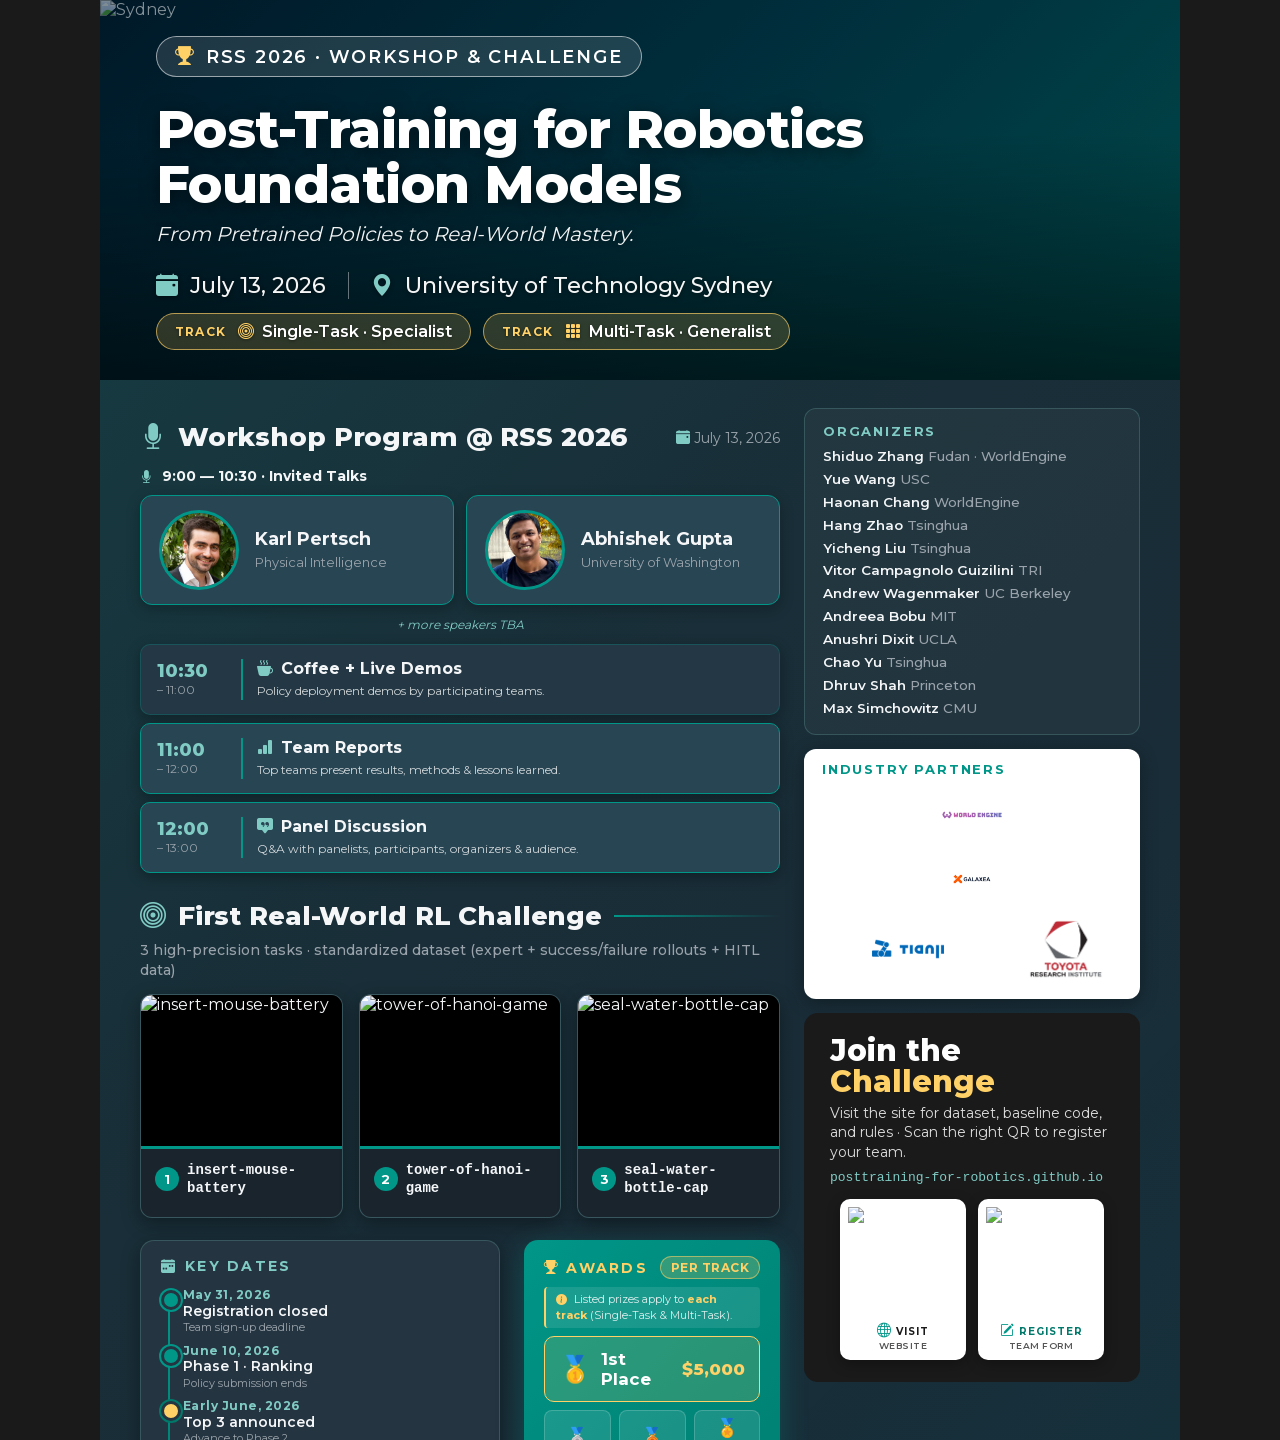
==== Poster_wide.html @ b2ce10d3 "wider version of poster" ====
<!DOCTYPE html>
<html lang="en">
<head>
<meta charset="utf-8">
<title>PR-RFM 2026 · Promo Poster · Wide</title>
<link rel="stylesheet" href="fonts/bootstrap-icons.css">
<style>
/* Local Montserrat — single woff2 mapped across all weights to avoid
   any network dependency at print/PDF time. */
@font-face {
    font-family: "Montserrat";
    font-style: normal;
    font-weight: 400;
    font-display: block;
    src: url("fonts/Montserrat-latin.woff2") format("woff2");
}
@font-face {
    font-family: "Montserrat";
    font-style: normal;
    font-weight: 500;
    font-display: block;
    src: url("fonts/Montserrat-latin.woff2") format("woff2");
}
@font-face {
    font-family: "Montserrat";
    font-style: normal;
    font-weight: 600;
    font-display: block;
    src: url("fonts/Montserrat-latin.woff2") format("woff2");
}
@font-face {
    font-family: "Montserrat";
    font-style: normal;
    font-weight: 700;
    font-display: block;
    src: url("fonts/Montserrat-latin.woff2") format("woff2");
}
@font-face {
    font-family: "Montserrat";
    font-style: normal;
    font-weight: 800;
    font-display: block;
    src: url("fonts/Montserrat-latin.woff2") format("woff2");
}
/* ============================================================
   1080×1920 social-media poster.
   Open in Chrome → DevTools → toggle device toolbar → set
   viewport to 1080×1920 → "Capture full size screenshot"
   (or print → save as PDF, then export to PNG).
   ============================================================ */

:root {
    --teal: #009688;
    --teal-deep: #00796b;
    --teal-soft: rgba(0, 150, 136, 0.14);
    --gold: #d4af37;
    --silver: #c0c0c0;
    --bronze: #cd7f32;
    --ink: #f4f6f8;
    --muted: #9aa3ab;
    --bg: #1a2a35;
    --panel: #243440;
    --panel-line: rgba(128, 203, 196, 0.22);
}

* {
    box-sizing: border-box;
    margin: 0;
    padding: 0;
    /* Force backgrounds + colors to be preserved when printing / saving as PDF */
    -webkit-print-color-adjust: exact !important;
    print-color-adjust: exact !important;
    color-adjust: exact !important;
}

html, body {
    background: #1a1a1a;
    font-family: "Montserrat", system-ui, sans-serif;
    color: var(--ink);
    -webkit-font-smoothing: antialiased;
}

.poster {
    width: 1080px;
    height: 1440px;
    margin: 0 auto;
    background-color: #1a2a35;
    background-image: linear-gradient(135deg,
        rgba(0, 150, 136, 0.18) 0%,
        rgba(0, 121, 107, 0.06) 45%,
        rgba(0, 100, 110, 0.04) 70%,
        rgba(0, 80, 90, 0.16) 100%);
    color: var(--ink);
    overflow: hidden;
    position: relative;
    display: flex;
    flex-direction: column;
}
.poster-body {
    flex: 1;
    min-height: 0;
    padding: 28px 40px 40px;
    display: grid;
    grid-template-columns: 640px 1fr;
    gap: 24px;
    align-items: start;
}
.col-main {
    display: flex;
    flex-direction: column;
    gap: 14px;
    min-width: 0;
}
.col-side {
    display: flex;
    flex-direction: column;
    gap: 14px;
    min-width: 0;
}

/* ============== HERO ============== */
.hero {
    width: 100%;
    height: 380px;
    position: relative;
    color: #fff;
    background: #001828;
    overflow: hidden;
    flex-shrink: 0;
}
.hero-photo {
    position: absolute;
    top: 0; left: 0;
    width: 100%;
    height: 100%;
    object-fit: cover;
    object-position: center 55%;
    z-index: 0;
    display: block;
}
.hero-overlay {
    position: absolute;
    top: 0; left: 0;
    width: 100%;
    height: 100%;
    background:
        linear-gradient(180deg, rgba(0,0,0,0) 35%, rgba(0,0,0,0.55) 100%),
        linear-gradient(135deg, rgba(0, 25, 40, 0.50) 0%, rgba(0, 80, 90, 0.40) 50%, rgba(0, 121, 107, 0.50) 100%);
    z-index: 1;
}
.hero-content {
    position: relative;
    z-index: 2;
    height: 100%;
    padding: 36px 56px 30px;
    display: flex;
    flex-direction: column;
    justify-content: space-between;
}

.hero-eyebrow {
    display: inline-flex;
    align-items: center;
    gap: 10px;
    padding: 8px 18px;
    border: 1.5px solid rgba(255,255,255,0.55);
    border-radius: 999px;
    font-size: 18px;
    font-weight: 600;
    letter-spacing: 0.10em;
    text-transform: uppercase;
    background: rgba(255,255,255,0.12);
    align-self: flex-start;
}
.hero-eyebrow i { color: #ffd166; font-size: 1.05em; }

.hero-title {
    font-size: 52px;
    font-weight: 800;
    line-height: 1.05;
    letter-spacing: -0.01em;
    text-shadow: 0 3px 18px rgba(0,0,0,0.55);
}

.hero-tagline {
    font-size: 20px;
    font-style: italic;
    font-weight: 400;
    color: rgba(255,255,255,0.95);
    margin-top: 10px;
    text-shadow: 0 1px 6px rgba(0,0,0,0.45);
}

.hero-bottom {
    display: flex;
    flex-direction: column;
    gap: 14px;
}
.hero-meta {
    display: flex;
    gap: 22px;
    font-size: 22px;
    color: rgba(255,255,255,0.96);
    font-weight: 500;
    flex-wrap: wrap;
    text-shadow: 0 1px 4px rgba(0,0,0,0.45);
}
.hero-meta i { color: #80cbc4; margin-right: 6px; }
.hero-meta-divider {
    width: 1px;
    background: rgba(255,255,255,0.4);
}
.hero-tracks {
    display: flex;
    gap: 12px;
    flex-wrap: wrap;
}
.track-pill {
    padding: 8px 18px;
    border-radius: 999px;
    background: rgba(255, 209, 102, 0.18);
    border: 1.5px solid rgba(255, 209, 102, 0.65);
    color: #fff;
    font-size: 16px;
    font-weight: 600;
    display: inline-flex;
    align-items: center;
    gap: 8px;
    text-shadow: 0 1px 3px rgba(0,0,0,0.45);
}
.track-pill i { color: #ffd166; }
.track-pill .label-prefix {
    font-size: 12px;
    text-transform: uppercase;
    letter-spacing: 0.10em;
    color: #ffd166;
    font-weight: 700;
    margin-right: 4px;
}

/* ============== TASKS ============== */
.tasks {
    padding: 14px 0 0;
    background: transparent;
}
.section-title {
    font-size: 26px;
    font-weight: 800;
    letter-spacing: -0.005em;
    color: var(--ink);
    margin-bottom: 18px;
    display: flex;
    align-items: center;
    gap: 12px;
    line-height: 1.2;
}
.section-title > i {
    color: #80cbc4;
    font-size: 1.0em;
}
.section-title::after {
    content: "";
    flex: 1;
    height: 2px;
    background: linear-gradient(to right, var(--teal) 0%, transparent 100%);
}
.section-title small {
    font-size: 14px;
    color: var(--muted);
    font-weight: 500;
    letter-spacing: 0;
    margin-left: 4px;
}
.section-subtitle {
    font-size: 14px;
    color: var(--muted);
    font-weight: 500;
    line-height: 1.45;
    margin-top: -10px;
    margin-bottom: 14px;
}

.task-row {
    display: grid;
    grid-template-columns: 1fr 1fr 1fr;
    gap: 16px;
}
.task-card {
    border: 1px solid var(--panel-line);
    border-radius: 12px;
    overflow: hidden;
    background: var(--panel);
    box-shadow: 0 6px 18px rgba(0, 0, 0, 0.35);
}
.task-thumb {
    width: 100%;
    aspect-ratio: 4/3;
    background: #000;
    object-fit: cover;
    display: block;
}
.task-meta {
    padding: 12px 14px 14px;
    border-top: 3px solid var(--teal);
    background: rgba(0, 0, 0, 0.30);
}
.task-meta-top {
    display: flex;
    align-items: center;
    gap: 8px;
    margin-bottom: 6px;
}
.task-num {
    display: inline-flex;
    align-items: center;
    justify-content: center;
    width: 24px;
    height: 24px;
    border-radius: 50%;
    background: var(--teal);
    color: #fff;
    font-size: 13px;
    font-weight: 700;
    flex-shrink: 0;
}
.task-name {
    font-family: ui-monospace, "SF Mono", Menlo, Consolas, monospace;
    font-size: 14px;
    font-weight: 600;
    color: var(--ink);
    line-height: 1.3;
    word-break: break-word;
}
.task-rule {
    font-size: 12px;
    color: #555;
    line-height: 1.4;
    margin-top: 2px;
}
.task-rule b { color: var(--teal); font-weight: 700; }

/* ============== AWARDS + TIMELINE (combined two-column) ============== */
.awards-timeline {
    padding: 8px 0 0;
}
.at-grid {
    display: grid;
    grid-template-columns: 360px 1fr;
    gap: 24px;
    align-items: stretch;
}

/* Vertical timeline (left col) */
.vt-card {
    background: var(--panel);
    border: 1px solid var(--panel-line);
    border-radius: 14px;
    padding: 16px 20px;
    box-shadow: 0 6px 18px rgba(0, 0, 0, 0.35);
}
.vt-title {
    font-size: 14px;
    font-weight: 700;
    letter-spacing: 0.16em;
    text-transform: uppercase;
    color: #80cbc4;
    margin-bottom: 12px;
    display: flex;
    align-items: center;
    gap: 8px;
}
.vt-title i { font-size: 1.0em; }
.vt-list {
    position: relative;
    padding-left: 22px;
}
.vt-list::before {
    content: "";
    position: absolute;
    left: 7px;
    top: 6px;
    bottom: 6px;
    width: 2px;
    background: linear-gradient(to bottom, var(--teal) 0%, var(--teal-deep) 100%);
}
.vt-event {
    position: relative;
    padding-bottom: 8px;
}
.vt-event:last-child { padding-bottom: 0; }
.vt-event::before {
    content: "";
    position: absolute;
    left: -22px;
    top: 3px;
    width: 14px;
    height: 14px;
    border-radius: 50%;
    background: var(--teal);
    border: 3px solid #243440;
    box-shadow: 0 0 0 2px var(--teal);
}
.vt-event.is-key::before { background: #ffd166; box-shadow: 0 0 0 2px var(--teal-deep); }
.vt-date {
    font-size: 12px;
    font-weight: 700;
    color: #80cbc4;
    letter-spacing: 0.04em;
    line-height: 1.3;
}
.vt-name {
    font-size: 14px;
    font-weight: 600;
    color: var(--ink);
    line-height: 1.25;
}
.vt-sub {
    font-size: 11px;
    color: var(--muted);
    line-height: 1.3;
}

/* Awards (right col) — featured 1st row + 3-up rest */
.aw-card {
    background: linear-gradient(135deg, var(--teal) 0%, var(--teal-deep) 100%);
    color: #fff;
    border-radius: 14px;
    padding: 16px 20px;
    box-shadow: 0 8px 28px rgba(0, 150, 136, 0.32);
    display: flex;
    flex-direction: column;
    gap: 8px;
}
.aw-title {
    font-size: 14px;
    font-weight: 700;
    letter-spacing: 0.16em;
    text-transform: uppercase;
    color: #ffd166;
    display: flex;
    align-items: center;
    justify-content: space-between;
}
.aw-title .pool {
    background: rgba(255, 209, 102, 0.20);
    border: 1px solid rgba(255, 209, 102, 0.55);
    color: #ffd166;
    padding: 3px 10px;
    border-radius: 999px;
    font-size: 12px;
    letter-spacing: 0.04em;
}
.aw-tier-1st {
    display: flex;
    align-items: center;
    gap: 10px;
    padding: 12px 14px;
    background: rgba(255, 209, 102, 0.16);
    border: 1.5px solid #ffd166;
    border-radius: 10px;
    font-size: 17px;
    font-weight: 700;
}
.aw-tier-1st .medal { font-size: 26px; flex-shrink: 0; }
.aw-tier-1st .rank { font-weight: 700; }
.aw-tier-1st .amount { color: #ffd166; font-weight: 800; }
.aw-tier-1st .amount { margin-left: auto; }
.aw-track-note {
    font-size: 11px;
    color: rgba(255, 255, 255, 0.85);
    background: rgba(255, 255, 255, 0.10);
    border-left: 2px solid #ffd166;
    padding: 5px 10px;
    border-radius: 4px;
    line-height: 1.4;
}
.aw-track-note i { color: #ffd166; margin-right: 4px; }
.aw-track-note b { color: #ffd166; }
.aw-tier-rest {
    display: grid;
    grid-template-columns: 1fr 1fr 1fr;
    gap: 8px;
}
.aw-tier-rest .aw-mini {
    display: flex;
    flex-direction: column;
    align-items: center;
    justify-content: center;
    padding: 8px 6px;
    background: rgba(255,255,255,0.10);
    border: 1px solid rgba(255,255,255,0.18);
    border-radius: 8px;
    text-align: center;
    line-height: 1.25;
}
.aw-mini .medal { font-size: 18px; line-height: 1; }
.aw-mini .rank { font-size: 12px; font-weight: 600; color: #fff; margin-top: 2px; opacity: 0.92; }
.aw-mini .amount { font-size: 14px; font-weight: 800; color: #ffd166; margin-top: 2px; }
.aw-extras {
    margin-top: 6px;
    font-size: 14px;
    color: rgba(255,255,255,0.96);
    line-height: 1.55;
    display: flex;
    flex-direction: column;
    gap: 5px;
    font-weight: 500;
}
.aw-extras i { color: #ffd166; margin-right: 6px; font-size: 1.05em; }
.aw-extras b { color: #ffd166; font-weight: 700; }

/* ============== WORKSHOP PROGRAM ============== */
.workshop {
    padding: 14px 0 0;
}
.ws-header {
    display: flex;
    align-items: center;
    justify-content: space-between;
    gap: 14px;
    margin-bottom: 14px;
}
.ws-title {
    font-size: 26px;
    font-weight: 800;
    letter-spacing: -0.005em;
    color: var(--ink);
    display: flex;
    align-items: center;
    gap: 12px;
    line-height: 1.2;
}
.ws-title i { color: #80cbc4; font-size: 1.0em; }
.ws-meta {
    font-size: 14px;
    color: var(--muted);
    display: flex;
    gap: 14px;
}
.ws-meta i { color: #80cbc4; margin-right: 4px; }

.ws-program {
    display: grid;
    grid-template-columns: 1fr 1fr;
    gap: 12px;
}
.ws-item {
    display: flex;
    align-items: stretch;
    gap: 14px;
    padding: 14px 16px;
    background: #233844;
    border: 1px solid rgba(0, 150, 136, 0.30);
    border-radius: 10px;
    box-shadow: 0 4px 14px rgba(0, 0, 0, 0.30);
}
.ws-item.is-key {
    background: #284553;
    border-color: var(--teal);
}
.ws-time {
    flex-shrink: 0;
    width: 86px;
    text-align: left;
    border-right: 2px solid var(--teal);
    padding-right: 12px;
    display: flex;
    flex-direction: column;
    justify-content: center;
}
.ws-time .from {
    font-size: 18px;
    font-weight: 800;
    color: #80cbc4;
    line-height: 1;
}
.ws-time .to {
    font-size: 12px;
    color: var(--muted);
    margin-top: 2px;
}
.ws-body { flex: 1; min-width: 0; }
.ws-name {
    font-size: 16px;
    font-weight: 700;
    color: var(--ink);
    line-height: 1.25;
    display: flex;
    align-items: center;
    gap: 8px;
    margin-bottom: 4px;
}
.ws-name i { color: #80cbc4; }
.ws-detail {
    font-size: 12px;
    color: rgba(255, 255, 255, 0.78);
    line-height: 1.4;
}
.ws-detail b { color: var(--ink); font-weight: 600; }
.ws-detail .speaker-pill {
    display: inline-flex;
    align-items: center;
    gap: 4px;
    background: rgba(0, 150, 136, 0.22);
    color: #80cbc4;
    padding: 2px 8px;
    border-radius: 999px;
    font-weight: 600;
    font-size: 11px;
    margin-right: 4px;
    border: 1px solid rgba(0, 150, 136, 0.35);
}

/* ============== CTA + QR ============== */
.cta {
    margin: 14px 72px 0;
    padding: 22px 28px;
    border-radius: 16px;
    background: #1a1a1a;
    color: #fff;
    display: grid;
    grid-template-columns: 1fr auto auto;
    gap: 18px;
    align-items: center;
}
.cta-text { display: flex; flex-direction: column; gap: 6px; padding-right: 4px; }
.cta-headline {
    font-size: 34px;
    font-weight: 800;
    line-height: 1.05;
}
.cta-headline .accent { color: #ffd166; }
.cta-sub {
    font-size: 14px;
    color: rgba(255,255,255,0.85);
    line-height: 1.4;
}
.cta-url {
    font-family: ui-monospace, "SF Mono", Menlo, Consolas, monospace;
    color: #80cbc4;
    font-size: 14px;
    margin-top: 2px;
}
.qr-block {
    background: #fff;
    padding: 10px;
    border-radius: 10px;
    box-shadow: 0 4px 14px rgba(0,0,0,0.30);
    display: flex;
    flex-direction: column;
    align-items: center;
    gap: 5px;
}
.qr-block img {
    width: 160px;
    height: 160px;
    display: block;
}
.qr-block .scan-icon {
    color: var(--teal);
    font-size: 14px;
}
.qr-block .scan {
    font-size: 11px;
    color: #1a1a1a;
    font-weight: 700;
    text-transform: uppercase;
    letter-spacing: 0.10em;
    text-align: center;
    line-height: 1.2;
}
.qr-block .scan small {
    display: block;
    font-size: 10px;
    color: #555;
    font-weight: 600;
    letter-spacing: 0.05em;
    margin-top: 2px;
}
.qr-block.register .scan { color: var(--teal-deep); }

/* ============== FOOTER (Organizers | Sponsors, two columns) ============== */
.partners {
    margin-top: auto;
    padding: 0;
    border: none;
    background: transparent;
    margin-top: auto;
    background: #14202a;
    border-top: 1px solid rgba(0, 150, 136, 0.25);
    display: grid;
    grid-template-columns: 1fr auto;
    gap: 28px;
    align-items: stretch;
}
.col-label {
    font-size: 13px;
    text-transform: uppercase;
    letter-spacing: 0.14em;
    font-weight: 700;
    color: #80cbc4;
    margin-bottom: 10px;
    display: flex;
    align-items: baseline;
    gap: 8px;
}
.col-label small {
    font-size: 11px;
    color: var(--muted);
    font-weight: 500;
    letter-spacing: 0.04em;
    text-transform: none;
}

/* Organizers (left) */
.organizers-block { min-width: 0; align-self: stretch; }
.organizers-grid {
    display: grid;
    grid-template-columns: 1fr 1fr;
    grid-template-rows: repeat(6, auto);
    grid-auto-flow: column;
    column-gap: 22px;
    row-gap: 6px;
    font-size: 13.5px;
    line-height: 1.45;
}
.organizers-grid .name { color: var(--ink); font-weight: 600; }
.organizers-grid .aff { color: var(--muted); font-weight: 500; margin-left: 4px; }

/* Sponsors (right) — pure white card */
.sponsors-block {
    width: 460px;
    background: #ffffff;
    border-radius: 12px;
    padding: 12px 20px 14px;
    box-shadow: 0 4px 18px rgba(0, 0, 0, 0.30);
}
.sponsors-block .col-label {
    color: #009688;
    margin-bottom: 8px;
}
.partners-logos {
    display: grid;
    grid-template-columns: 1fr 1fr;
    gap: 8px 22px;
    align-items: center;
    justify-items: center;
}
.partners-logos img {
    max-height: 72px;
    max-width: 170px;
    object-fit: contain;
}

/* ============== WIDE-LAYOUT OVERRIDES ============== */

/* Workshop: Speakers row (2 side-by-side) + 3 other items stacked */
.ws-section {
    display: flex;
    flex-direction: column;
    gap: 8px;
    margin-top: 4px;
}
.ws-col-header {
    font-size: 13px;
    font-weight: 700;
    color: #80cbc4;
    letter-spacing: 0.10em;
    text-transform: uppercase;
    margin-bottom: 2px;
    display: flex;
    align-items: center;
    gap: 8px;
}
.ws-col-header .ws-time-inline {
    color: var(--ink);
    font-weight: 700;
    font-size: 14px;
    letter-spacing: 0;
    text-transform: none;
}
.ws-speakers-row {
    display: grid;
    grid-template-columns: 1fr 1fr;
    gap: 12px;
}
.ws-tba-pill {
    font-size: 12px;
    color: #80cbc4;
    font-style: italic;
    margin-top: 4px;
    text-align: center;
}
.speaker-row {
    display: flex;
    align-items: center;
    gap: 16px;
    padding: 14px 18px;
    background: #284553;
    border: 1px solid var(--teal);
    border-radius: 12px;
    box-shadow: 0 4px 14px rgba(0, 0, 0, 0.25);
}
.speaker-row img {
    width: 80px;
    height: 80px;
    border-radius: 50%;
    object-fit: cover;
    border: 3px solid var(--teal);
    flex-shrink: 0;
}
.speaker-row .speaker-meta { display: flex; flex-direction: column; min-width: 0; }
.speaker-row .name {
    font-size: 18px;
    font-weight: 700;
    color: var(--ink);
    line-height: 1.2;
}
.speaker-row .aff {
    font-size: 13px;
    color: var(--muted);
    margin-top: 3px;
    line-height: 1.3;
}
.ws-others {
    display: flex;
    flex-direction: column;
    gap: 8px;
    margin-top: 4px;
}

/* Right sidebar column overrides */
.col-side .cta {
    margin: 0;
    padding: 22px 26px;
    border-radius: 14px;
    display: flex;
    flex-direction: column;
    gap: 14px;
}
.col-side .cta-text {
    padding-right: 0;
    text-align: left;
}
.col-side .cta-headline { font-size: 30px; }
.col-side .cta-sub { font-size: 14px; }
.col-side .cta-url { font-size: 13px; }
.col-side .qr-row {
    display: flex;
    gap: 12px;
    justify-content: center;
}
.col-side .qr-block { padding: 8px; }
.col-side .qr-block img { width: 110px; height: 110px; }
.col-side .qr-block .scan { font-size: 10px; }
.col-side .qr-block .scan small { font-size: 9px; }

/* Organizers in sidebar — 1-column list */
.col-side .organizers-block {
    background: rgba(255, 255, 255, 0.04);
    border: 1px solid var(--panel-line);
    border-radius: 12px;
    padding: 14px 18px 16px;
}
.col-side .organizers-block .col-label { margin-bottom: 8px; color: #80cbc4; }
.col-side .organizers-grid {
    display: flex !important;
    flex-direction: column;
    grid-template-columns: none !important;
    grid-template-rows: none !important;
    grid-auto-flow: row !important;
    row-gap: 4px;
    font-size: 13.5px;
    line-height: 1.4;
}

/* Sponsors in sidebar — white card filling column width */
.col-side .sponsors-block {
    width: 100%;
    padding: 12px 18px 14px;
}
.col-side .sponsors-block .col-label { margin-bottom: 8px; }
.col-side .partners-logos {
    display: flex;
    flex-direction: column;
    align-items: center;
    gap: 14px;
}
.col-side .partners-logos img {
    width: 220px;
    height: 72px;
    object-fit: contain;
    display: block;
}
.col-side .partners-logos .partners-row {
    display: flex;
    flex-direction: row;
    align-items: center;
    justify-content: center;
    gap: 18px;
    width: 100%;
}

/* ============== PRINT ============== */
@media print {
    @page {
        size: 1080px 1440px;
        margin: 0;
    }
    html, body {
        background: #fff;
        margin: 0;
        padding: 0;
        width: 1080px;
        height: 1440px;
    }
    .poster {
        width: 1080px;
        height: 1440px;
        margin: 0;
        page-break-after: avoid;
        page-break-inside: avoid;
        break-inside: avoid;
    }
}
</style>
</head>
<body>

<div class="poster">

    <!-- ====== FULL-WIDTH HERO BANNER ====== -->
    <section class="hero">
        <img class="hero-photo" src="images/poster/hero-bg.jpg" alt="Sydney">
        <div class="hero-overlay"></div>
        <div class="hero-content">
            <div class="hero-eyebrow"><i class="bi bi-trophy-fill"></i> RSS 2026 · Workshop &amp; Challenge</div>
            <div>
                <h1 class="hero-title">Post-Training for Robotics Foundation Models</h1>
                <div class="hero-tagline">From Pretrained Policies to Real-World Mastery.</div>
            </div>
            <div class="hero-bottom">
                <div class="hero-meta">
                    <span><i class="bi bi-calendar-event-fill"></i> July 13, 2026</span>
                    <div class="hero-meta-divider"></div>
                    <span><i class="bi bi-geo-alt-fill"></i> University of Technology Sydney</span>
                </div>
                <div class="hero-tracks">
                    <span class="track-pill"><span class="label-prefix">Track</span><i class="bi bi-bullseye"></i> Single-Task · Specialist</span>
                    <span class="track-pill"><span class="label-prefix">Track</span><i class="bi bi-grid-3x3-gap-fill"></i> Multi-Task · Generalist</span>
                </div>
            </div>
        </div>
    </section>

    <!-- ====== POSTER BODY (2-col) ====== -->
    <div class="poster-body">

    <!-- LEFT MAIN COLUMN -->
    <div class="col-main">

        <!-- WORKSHOP PROGRAM -->
        <section class="workshop">
            <div class="ws-header">
                <div class="ws-title"><i class="bi bi-mic-fill"></i> Workshop Program @ RSS 2026</div>
                <div class="ws-meta">
                    <span><i class="bi bi-calendar-event-fill"></i>July 13, 2026</span>
                </div>
            </div>
            <div class="ws-section">
                <div class="ws-col-header">
                    <i class="bi bi-mic-fill"></i>
                    <span class="ws-time-inline">9:00 — 10:30 · Invited Talks</span>
                </div>
                <div class="ws-speakers-row">
                    <div class="speaker-row">
                        <img src="images/karl.png" alt="Karl Pertsch">
                        <div class="speaker-meta">
                            <span class="name">Karl Pertsch</span>
                            <span class="aff">Physical Intelligence</span>
                        </div>
                    </div>
                    <div class="speaker-row">
                        <img src="images/abhgupta_sm.png" alt="Abhishek Gupta">
                        <div class="speaker-meta">
                            <span class="name">Abhishek Gupta</span>
                            <span class="aff">University of Washington</span>
                        </div>
                    </div>
                </div>
                <div class="ws-tba-pill">+ more speakers TBA</div>
                <div class="ws-others">
                    <div class="ws-item">
                        <div class="ws-time"><div class="from">10:30</div><div class="to">– 11:00</div></div>
                        <div class="ws-body">
                            <div class="ws-name"><i class="bi bi-cup-hot-fill"></i> Coffee + Live Demos</div>
                            <div class="ws-detail">Policy deployment demos by participating teams.</div>
                        </div>
                    </div>
                    <div class="ws-item is-key">
                        <div class="ws-time"><div class="from">11:00</div><div class="to">– 12:00</div></div>
                        <div class="ws-body">
                            <div class="ws-name"><i class="bi bi-bar-chart-fill"></i> Team Reports</div>
                            <div class="ws-detail">Top teams present results, methods &amp; lessons learned.</div>
                        </div>
                    </div>
                    <div class="ws-item is-key">
                        <div class="ws-time"><div class="from">12:00</div><div class="to">– 13:00</div></div>
                        <div class="ws-body">
                            <div class="ws-name"><i class="bi bi-chat-square-quote-fill"></i> Panel Discussion</div>
                            <div class="ws-detail">Q&amp;A with panelists, participants, organizers &amp; audience.</div>
                        </div>
                    </div>
                </div>
            </div>
        </section>

        <!-- TASKS -->
        <section class="tasks">
            <div class="section-title">
                <i class="bi bi-bullseye"></i> First Real-World RL Challenge
            </div>
            <div class="section-subtitle">3 high-precision tasks · standardized dataset (expert + success/failure rollouts + HITL data)</div>
            <div class="task-row">
                <div class="task-card">
                    <img class="task-thumb" src="images/poster/insert-mouse-battery.jpg" alt="insert-mouse-battery">
                    <div class="task-meta">
                        <div class="task-meta-top">
                            <span class="task-num">1</span>
                            <span class="task-name">insert-mouse-battery</span>
                        </div>
                    </div>
                </div>
                <div class="task-card">
                    <img class="task-thumb" src="images/poster/tower-of-hanoi-game.jpg" alt="tower-of-hanoi-game">
                    <div class="task-meta">
                        <div class="task-meta-top">
                            <span class="task-num">2</span>
                            <span class="task-name">tower-of-hanoi-game</span>
                        </div>
                    </div>
                </div>
                <div class="task-card">
                    <img class="task-thumb" src="images/poster/seal-water-bottle-cap.jpg" alt="seal-water-bottle-cap">
                    <div class="task-meta">
                        <div class="task-meta-top">
                            <span class="task-num">3</span>
                            <span class="task-name">seal-water-bottle-cap</span>
                        </div>
                    </div>
                </div>
            </div>
        </section>

        <!-- AWARDS + TIMELINE (combined two-column) -->
        <section class="awards-timeline">
            <div class="at-grid">
                <!-- LEFT: Vertical timeline -->
                <div class="vt-card">
                    <div class="vt-title"><i class="bi bi-calendar-week-fill"></i> Key Dates</div>
                    <div class="vt-list">
                        <div class="vt-event">
                            <div class="vt-date">May 31, 2026</div>
                            <div class="vt-name">Registration closed</div>
                            <div class="vt-sub">Team sign-up deadline</div>
                        </div>
                        <div class="vt-event">
                            <div class="vt-date">June 10, 2026</div>
                            <div class="vt-name">Phase 1 · Ranking</div>
                            <div class="vt-sub">Policy submission ends</div>
                        </div>
                        <div class="vt-event is-key">
                            <div class="vt-date">Early June, 2026</div>
                            <div class="vt-name">Top 3 announced</div>
                            <div class="vt-sub">Advance to Phase 2</div>
                        </div>
                        <div class="vt-event">
                            <div class="vt-date">Jun 10 – July 5</div>
                            <div class="vt-name">Phase 2 · Iterate</div>
                            <div class="vt-sub">Iterative rollout collection</div>
                        </div>
                        <div class="vt-event is-key">
                            <div class="vt-date">July 13, 2026</div>
                            <div class="vt-name">Workshop @ RSS</div>
                            <div class="vt-sub">Reports &amp; panel</div>
                        </div>
                    </div>
                </div>

                <!-- RIGHT: Awards (tier list only) -->
                <div class="aw-card">
                    <div class="aw-title">
                        <span><i class="bi bi-trophy-fill"></i> Awards</span>
                        <span class="pool">Per Track</span>
                    </div>
                    <div class="aw-track-note"><i class="bi bi-info-circle-fill"></i> Listed prizes apply to <b>each track</b> (Single-Task &amp; Multi-Task).</div>
                    <div class="aw-tier-1st">
                        <span class="medal">🥇</span>
                        <span class="rank">1st Place</span>
                        <span class="amount">$5,000</span>
                    </div>
                    <div class="aw-tier-rest">
                        <div class="aw-mini">
                            <span class="medal">🥈</span>
                            <span class="rank">2nd Place</span>
                            <span class="amount">$3,000</span>
                        </div>
                        <div class="aw-mini">
                            <span class="medal">🥉</span>
                            <span class="rank">3rd Place</span>
                            <span class="amount">$2,000</span>
                        </div>
                        <div class="aw-mini">
                            <span class="medal">🏅</span>
                            <span class="rank">Top 4–10</span>
                            <span class="amount">$500 each</span>
                        </div>
                    </div>
                    <div class="aw-extras">
                        <span><i class="bi bi-megaphone-fill"></i> <b>Top teams</b> invited to present at the workshop</span>
                        <span><i class="bi bi-file-earmark-text-fill"></i> Lessons compiled into a community <b>technical report</b></span>
                    </div>
                </div>
            </div>
        </section>

    </div><!-- /col-main -->

    <!-- ====== RIGHT SIDEBAR COLUMN ====== -->
    <div class="col-side">

        <!-- ORGANIZERS -->
        <div class="organizers-block">
            <div class="col-label">Organizers</div>
            <div class="organizers-grid">
                <div><span class="name">Shiduo Zhang</span><span class="aff">Fudan · WorldEngine</span></div>
                <div><span class="name">Yue Wang</span><span class="aff">USC</span></div>
                <div><span class="name">Haonan Chang</span><span class="aff">WorldEngine</span></div>
                <div><span class="name">Hang Zhao</span><span class="aff">Tsinghua</span></div>
                <div><span class="name">Yicheng Liu</span><span class="aff">Tsinghua</span></div>
                <div><span class="name">Vitor Campagnolo Guizilini</span><span class="aff">TRI</span></div>
                <div><span class="name">Andrew Wagenmaker</span><span class="aff">UC Berkeley</span></div>
                <div><span class="name">Andreea Bobu</span><span class="aff">MIT</span></div>
                <div><span class="name">Anushri Dixit</span><span class="aff">UCLA</span></div>
                <div><span class="name">Chao Yu</span><span class="aff">Tsinghua</span></div>
                <div><span class="name">Dhruv Shah</span><span class="aff">Princeton</span></div>
                <div><span class="name">Max Simchowitz</span><span class="aff">CMU</span></div>
            </div>
        </div>

        <!-- SPONSORS (vertical 4-stack) -->
        <div class="sponsors-block">
            <div class="col-label">Industry Partners</div>
            <div class="partners-logos">
                <img src="images/worldengine.png" alt="WorldEngine" style="width: 220px; height: 60px;">
                <img src="images/galaxea.png" alt="Galaxea" style="width: 220px; height: 40px;">
                <div class="partners-row">
                    <img src="images/tianji.png" alt="Tianji" style="width: 180px; height: 80px;">
                    <img src="images/tri.png" alt="TRI" style="width: 110px; height: 80px;">
                </div>
            </div>
        </div>

        <!-- CTA + QR -->
        <section class="cta">
            <div class="cta-text">
                <div class="cta-headline">Join the <span class="accent">Challenge</span></div>
                <div class="cta-sub">Visit the site for dataset, baseline code, and rules · Scan the right QR to register your team.</div>
                <div class="cta-url">posttraining-for-robotics.github.io</div>
            </div>
            <div class="qr-row">
                <div class="qr-block">
                    <img src="images/poster/qr-website.png" alt="QR · website">
                    <span class="scan"><i class="bi bi-globe scan-icon"></i> Visit<small>website</small></span>
                </div>
                <div class="qr-block register">
                    <img src="images/poster/qr-register.png" alt="QR · register">
                    <span class="scan"><i class="bi bi-pencil-square scan-icon"></i> Register<small>team form</small></span>
                </div>
            </div>
        </section>

    </div><!-- /col-side -->

    </div><!-- /poster-body -->

</div>

</body>
</html>
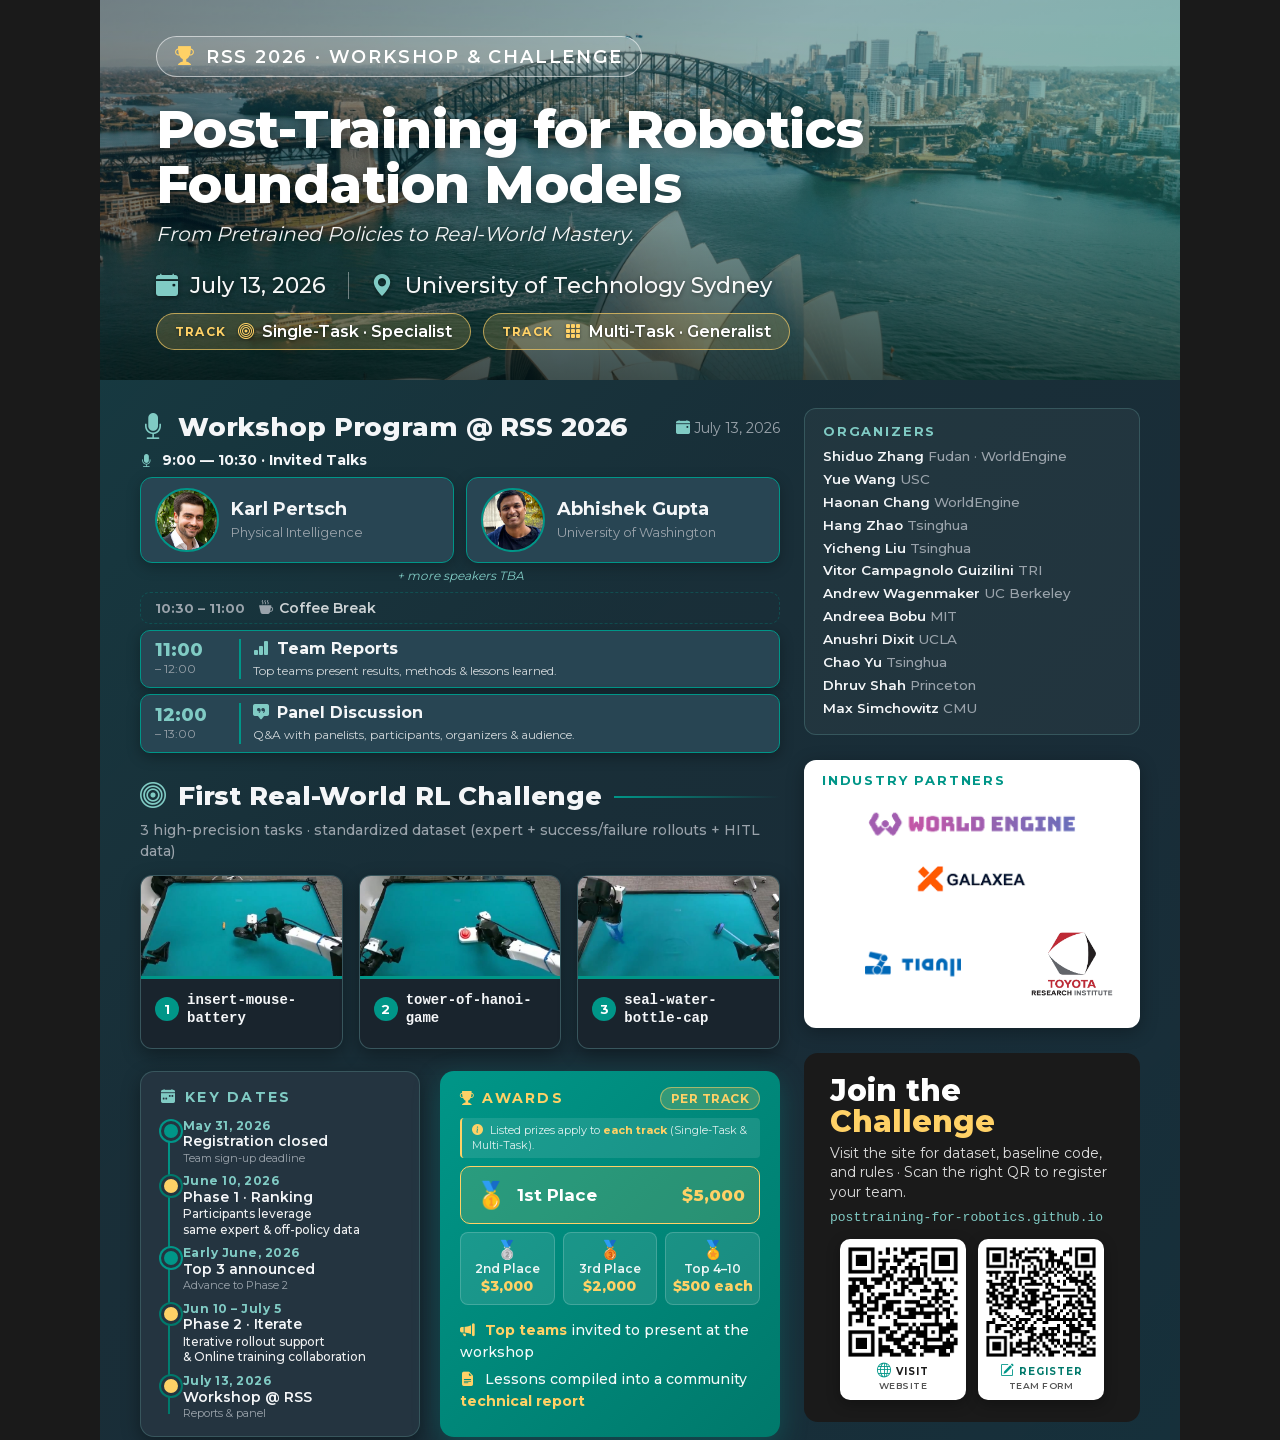
==== commit 86ce85b1: "store poster" ====
--- a/Poster_wide.html
+++ b/Poster_wide.html
@@ -110,11 +110,12 @@
     flex-direction: column;
     gap: 14px;
     min-width: 0;
+    margin-top: -10px;
 }
 .col-side {
     display: flex;
     flex-direction: column;
-    gap: 14px;
+    gap: 25px;
     min-width: 0;
 }
 
@@ -294,7 +295,7 @@
 }
 .task-thumb {
     width: 100%;
-    aspect-ratio: 4/3;
+    aspect-ratio: 2/1;
     background: #000;
     object-fit: cover;
     display: block;
@@ -345,8 +346,8 @@
 }
 .at-grid {
     display: grid;
-    grid-template-columns: 360px 1fr;
-    gap: 24px;
+    grid-template-columns: 280px 1fr;
+    gap: 20px;
     align-items: stretch;
 }
 
@@ -419,6 +420,11 @@
     color: var(--muted);
     line-height: 1.3;
 }
+.vt-sub.vt-sub-bright {
+    color: rgba(255, 255, 255, 0.92);
+    font-weight: 500;
+    font-size: 12px;
+}
 
 /* Awards (right col) — featured 1st row + 3-up rest */
 .aw-card {
@@ -518,7 +524,7 @@
     align-items: center;
     justify-content: space-between;
     gap: 14px;
-    margin-bottom: 14px;
+    margin-bottom: 8px;
 }
 .ws-title {
     font-size: 26px;
@@ -547,8 +553,8 @@
 .ws-item {
     display: flex;
     align-items: stretch;
-    gap: 14px;
-    padding: 14px 16px;
+    gap: 12px;
+    padding: 8px 14px;
     background: #233844;
     border: 1px solid rgba(0, 150, 136, 0.30);
     border-radius: 10px;
@@ -558,6 +564,30 @@
     background: #284553;
     border-color: var(--teal);
 }
+.ws-item.ws-item-light {
+    background: transparent;
+    border: 1px dashed rgba(0, 150, 136, 0.30);
+    box-shadow: none;
+    padding: 6px 14px;
+    display: flex;
+    align-items: center;
+    gap: 14px;
+}
+.ws-item.ws-item-light .ws-time-mini {
+    font-size: 13px;
+    font-weight: 700;
+    color: var(--muted);
+    flex-shrink: 0;
+}
+.ws-item.ws-item-light .ws-name-mini {
+    font-size: 14px;
+    font-weight: 600;
+    color: rgba(255, 255, 255, 0.78);
+    display: inline-flex;
+    align-items: center;
+    gap: 6px;
+}
+.ws-item.ws-item-light .ws-name-mini i { color: var(--muted); }
 .ws-time {
     flex-shrink: 0;
     width: 86px;
@@ -758,8 +788,8 @@
 .ws-section {
     display: flex;
     flex-direction: column;
-    gap: 8px;
-    margin-top: 4px;
+    gap: 6px;
+    margin-top: 2px;
 }
 .ws-col-header {
     font-size: 13px;
@@ -788,25 +818,27 @@
     font-size: 12px;
     color: #80cbc4;
     font-style: italic;
-    margin-top: 4px;
+    margin-top: 0;
+    margin-bottom: 0;
     text-align: center;
+    line-height: 1.2;
 }
 .speaker-row {
     display: flex;
     align-items: center;
-    gap: 16px;
-    padding: 14px 18px;
+    gap: 12px;
+    padding: 10px 14px;
     background: #284553;
     border: 1px solid var(--teal);
     border-radius: 12px;
     box-shadow: 0 4px 14px rgba(0, 0, 0, 0.25);
 }
 .speaker-row img {
-    width: 80px;
-    height: 80px;
+    width: 64px;
+    height: 64px;
     border-radius: 50%;
     object-fit: cover;
-    border: 3px solid var(--teal);
+    border: 2px solid var(--teal);
     flex-shrink: 0;
 }
 .speaker-row .speaker-meta { display: flex; flex-direction: column; min-width: 0; }
@@ -825,8 +857,8 @@
 .ws-others {
     display: flex;
     flex-direction: column;
-    gap: 8px;
-    margin-top: 4px;
+    gap: 6px;
+    margin-top: 2px;
 }
 
 /* Right sidebar column overrides */
@@ -889,6 +921,8 @@
 .col-side .partners-logos img {
     width: 220px;
     height: 72px;
+    max-width: none;
+    max-height: none;
     object-fit: contain;
     display: block;
 }
@@ -990,12 +1024,9 @@
                 </div>
                 <div class="ws-tba-pill">+ more speakers TBA</div>
                 <div class="ws-others">
-                    <div class="ws-item">
-                        <div class="ws-time"><div class="from">10:30</div><div class="to">– 11:00</div></div>
-                        <div class="ws-body">
-                            <div class="ws-name"><i class="bi bi-cup-hot-fill"></i> Coffee + Live Demos</div>
-                            <div class="ws-detail">Policy deployment demos by participating teams.</div>
-                        </div>
+                    <div class="ws-item ws-item-light">
+                        <span class="ws-time-mini">10:30 – 11:00</span>
+                        <span class="ws-name-mini"><i class="bi bi-cup-hot-fill"></i> Coffee Break</span>
                     </div>
                     <div class="ws-item is-key">
                         <div class="ws-time"><div class="from">11:00</div><div class="to">– 12:00</div></div>
@@ -1064,20 +1095,20 @@
                             <div class="vt-name">Registration closed</div>
                             <div class="vt-sub">Team sign-up deadline</div>
                         </div>
-                        <div class="vt-event">
+                        <div class="vt-event is-key">
                             <div class="vt-date">June 10, 2026</div>
                             <div class="vt-name">Phase 1 · Ranking</div>
-                            <div class="vt-sub">Policy submission ends</div>
-                        </div>
-                        <div class="vt-event is-key">
+                            <div class="vt-sub vt-sub-bright">Participants leverage <br> same expert &amp; off-policy data</div>
+                        </div>
+                        <div class="vt-event">
                             <div class="vt-date">Early June, 2026</div>
                             <div class="vt-name">Top 3 announced</div>
                             <div class="vt-sub">Advance to Phase 2</div>
                         </div>
-                        <div class="vt-event">
+                        <div class="vt-event is-key">
                             <div class="vt-date">Jun 10 – July 5</div>
                             <div class="vt-name">Phase 2 · Iterate</div>
-                            <div class="vt-sub">Iterative rollout collection</div>
+                            <div class="vt-sub vt-sub-bright">Iterative rollout support <br> &amp; Online training collaboration</div>
                         </div>
                         <div class="vt-event is-key">
                             <div class="vt-date">July 13, 2026</div>
@@ -1152,11 +1183,11 @@
         <div class="sponsors-block">
             <div class="col-label">Industry Partners</div>
             <div class="partners-logos">
-                <img src="images/worldengine.png" alt="WorldEngine" style="width: 220px; height: 60px;">
+                <img src="images/worldengine.png" alt="WorldEngine" style="width: 220px; height: 50px;">
                 <img src="images/galaxea.png" alt="Galaxea" style="width: 220px; height: 40px;">
                 <div class="partners-row">
-                    <img src="images/tianji.png" alt="Tianji" style="width: 180px; height: 80px;">
-                    <img src="images/tri.png" alt="TRI" style="width: 110px; height: 80px;">
+                    <img src="images/tianji.png" alt="Tianji" style="width: 216px; height: 96px;">
+                    <img src="images/tri.png" alt="TRI" style="width: 100px; height: 100px;">
                 </div>
             </div>
         </div>
